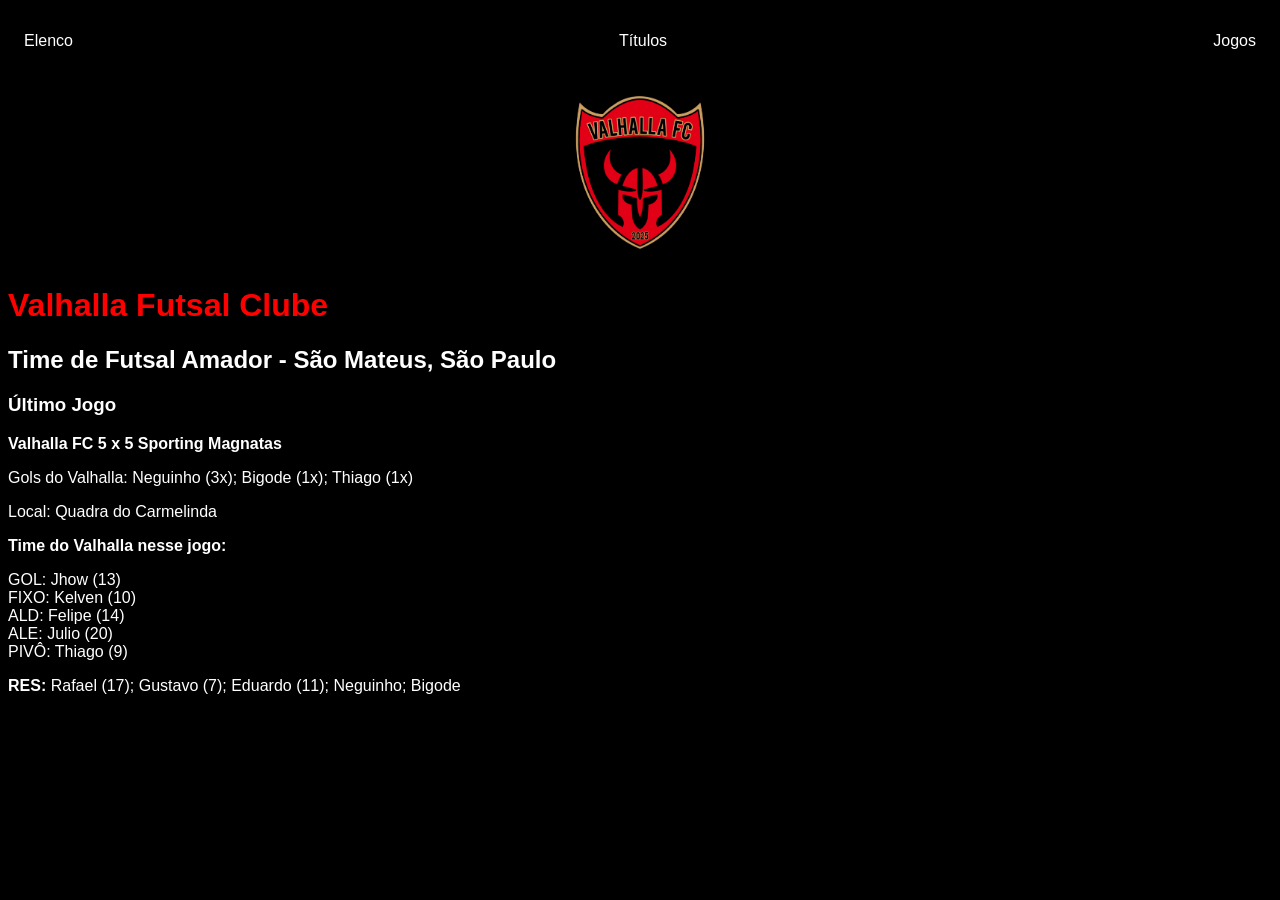
==== Valhalla-site/index.html @ 4dbe2ee4 "Add files via upload" ====
<!DOCTYPE html>
<html lang="en">
<head>
    <meta charset="UTF-8">
    <meta name="viewport" content="width=device-width, initial-scale=1.0">
    <title>Valhalla Futsal Clube</title>
    <link rel="stylesheet" href="index.css">
</head>
<body>
    <nav>
        <ul>
            <li>
                <a href="elenco.html">Elenco</a>
            </li>
            <li>
                <a href="titulos.html">Títulos</a>
            </li>
            <li>
                <a href="index.html">Jogos</a>
            </li>
        </ul>
    </nav>

    <header>
        <div class="center"> 
            <img src="./img/1000033238.png"></img>
        </div>
        <h1>Valhalla Futsal Clube</h1>
        <h2>Time de Futsal Amador - São Mateus, São Paulo</h2>

    </header>
<main>
    <section>
      <h3>Último Jogo</h3>

<p><strong>Valhalla FC 5 x 5 Sporting Magnatas</strong></p>
<p>Gols do Valhalla: Neguinho (3x); Bigode (1x); Thiago (1x)</p>
<p>Local: Quadra do Carmelinda</p>

<p><strong>Time do Valhalla nesse jogo:</strong></p>

<p>
GOL: Jhow (13)<br>
FIXO: Kelven (10)<br>
ALD: Felipe (14)<br>
ALE: Julio (20)<br>
PIVÔ: Thiago (9)
</p>

<p>
<strong>RES:</strong> Rafael (17); Gustavo (7); Eduardo (11); Neguinho; Bigode
</p>
        </p>
    </section>
</main>
</body>
</html>
---- Valhalla-site/index.css ----
body {
    color: white;
    background-color: black;
    font-family: Arial, Helvetica, sans-serif;
}

ul {
    display: flex;
    justify-content: space-between;
    list-style-type: none;
    align-items: center;
    padding: 16px;
}

a {
    color: white;
    text-decoration: none;
}

img {
    width: 180px ;
    height: 180px;

}

.center {
    text-align: center;
}

h1 {
    color: red;
}
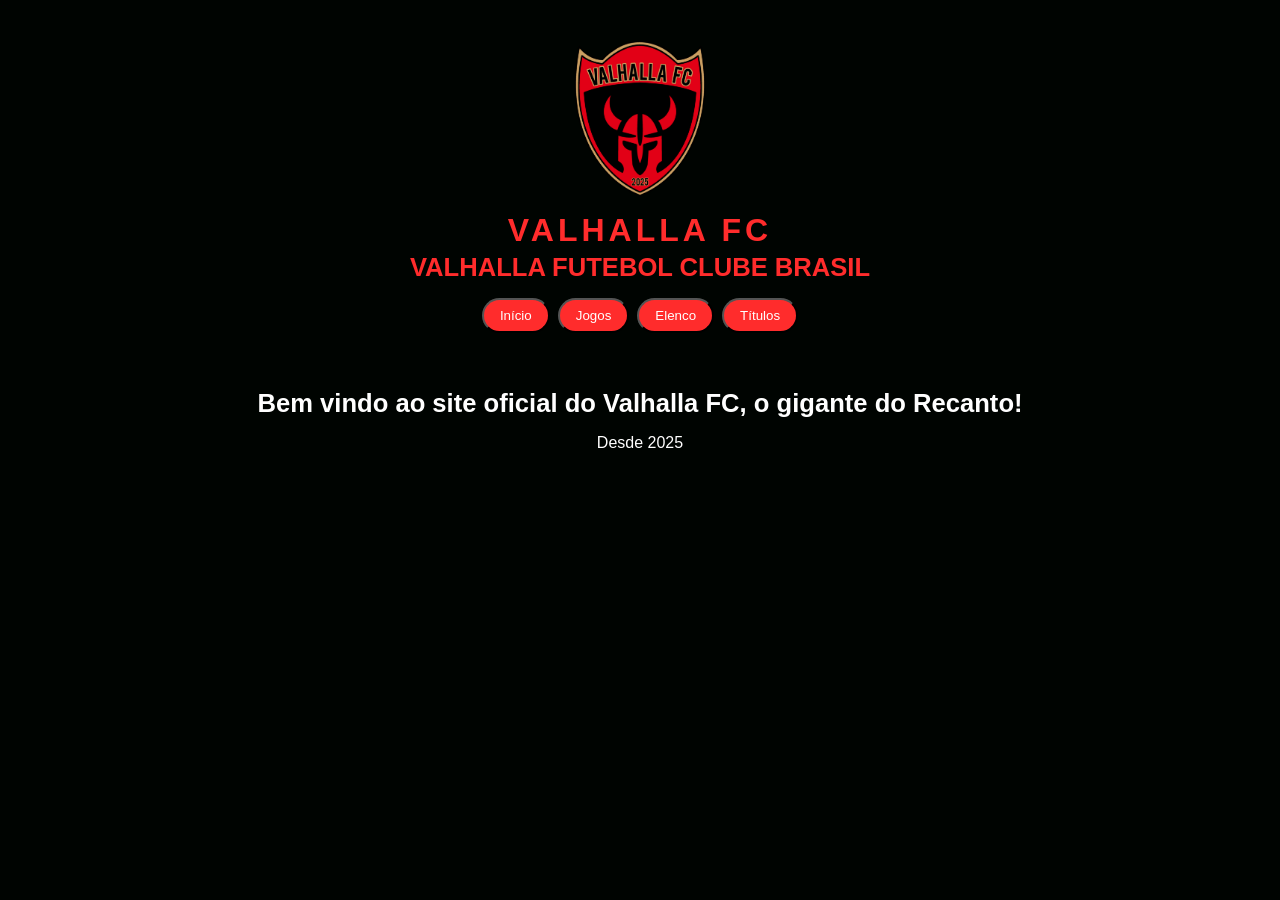
==== commit 327d5c3e: "Add files via upload" ====
--- a/Valhalla-site/index.html
+++ b/Valhalla-site/index.html
@@ -1,57 +1,35 @@
 <!DOCTYPE html>
-<html lang="en">
+<html lang="pt-BR">
 <head>
     <meta charset="UTF-8">
     <meta name="viewport" content="width=device-width, initial-scale=1.0">
-    <title>Valhalla Futsal Clube</title>
-    <link rel="stylesheet" href="index.css">
+    <title>Valhalla FC</title>
+    <link rel="stylesheet" href="styles.css">
 </head>
 <body>
+    
+
+<header id="topo">
+    <img src="img/escudo_valhalla.png" alt="Escudo do Valhalla" class="escudo">
+    <p class="marca">VALHALLA FC</p>
+    <h1>VALHALLA FUTEBOL CLUBE BRASIL</h1>
+
     <nav>
-        <ul>
-            <li>
-                <a href="elenco.html">Elenco</a>
-            </li>
-            <li>
-                <a href="titulos.html">Títulos</a>
-            </li>
-            <li>
-                <a href="index.html">Jogos</a>
-            </li>
-        </ul>
+        <button onclick="window.location.href='index.html'">Início</button>
+        <button onclick="window.location.href= 'jogos.html'">Jogos</button>
+        <button type="button" class="botao-menu" data-pagina="elenco">Elenco</button>
+        <button type="button" class="botao-menu" data-pagina="titulos">Títulos</button>
     </nav>
+</header>
 
-    <header>
-        <div class="center"> 
-            <img src="./img/1000033238.png"></img>
-        </div>
-        <h1>Valhalla Futsal Clube</h1>
-        <h2>Time de Futsal Amador - São Mateus, São Paulo</h2>
 
-    </header>
 <main>
-    <section>
-      <h3>Último Jogo</h3>
+    <section id="inicio">
+        <h2>Bem vindo ao site oficial do Valhalla FC, o gigante do Recanto!</h2>
+        <p>Desde 2025</p>
+    </section>
 
-<p><strong>Valhalla FC 5 x 5 Sporting Magnatas</strong></p>
-<p>Gols do Valhalla: Neguinho (3x); Bigode (1x); Thiago (1x)</p>
-<p>Local: Quadra do Carmelinda</p>
 
-<p><strong>Time do Valhalla nesse jogo:</strong></p>
-
-<p>
-GOL: Jhow (13)<br>
-FIXO: Kelven (10)<br>
-ALD: Felipe (14)<br>
-ALE: Julio (20)<br>
-PIVÔ: Thiago (9)
-</p>
-
-<p>
-<strong>RES:</strong> Rafael (17); Gustavo (7); Eduardo (11); Neguinho; Bigode
-</p>
-        </p>
-    </section>
 </main>
 </body>
 </html>
--- a/Valhalla-site/styles.css
+++ b/Valhalla-site/styles.css
@@ -0,0 +1,99 @@
+* {
+    box-sizing: border-box;
+}
+
+body {
+    color: white;
+    background-color: #000401;
+    font-family: Arial, Helvetica, sans-serif;
+}
+
+h1, h2, h3, h4, p {
+  margin: 0;
+}
+
+header {
+    text-align:center;
+    padding: 20px 16px 16px;
+    background-color: #000401;
+}
+
+.escudo {
+    width: 180px;
+    height: 180px;
+    object-fit: contain;
+}
+
+.marca {
+    font-size: 2rem;
+    font-weight: bold;
+    letter-spacing: 4px;
+    color: #FF2C2C;
+}
+
+.escondido {
+    display: none;
+}
+
+nav {
+    display: flex;
+    flex-wrap: wrap;
+    justify-content: center;
+    gap: 8px;
+    margin-top: 16px;
+}
+
+nav button {
+    padding: 8px 16px;
+    color: #ffffff;
+    background-color: #FF2C2C;
+    border-radius: 999px;
+}
+
+nav button:hover {
+  color: #f2f4f8;
+  background-color: #FFBF00;
+}
+
+nav button.ativo {
+    color: #ffffff;
+    background-color: #5c0909;
+}
+
+#inicio {
+    text-align: center;
+    min-height: 300px;
+}
+
+#inicio p {
+    margin-bottom: 24px;
+}
+
+h1 {
+    color: #FF2C2C;
+    font-size: 1.6rem;
+    margin-top: 4px;
+}
+
+main section {
+    max-width: 1000px;
+    margin: 0 auto;
+    padding: 40px 16px;
+}
+
+h2 {
+    font-size: 1.6rem;
+    margin-bottom: 16px;
+    color: white;
+}
+
+#jogos {
+    display: flex;
+    flex-wrap: wrap;
+    gap: 16px;
+    padding: 16px;
+    margin-bottom: 16px;
+    background-color: #000401;
+    border-radius: 12px;
+}
+
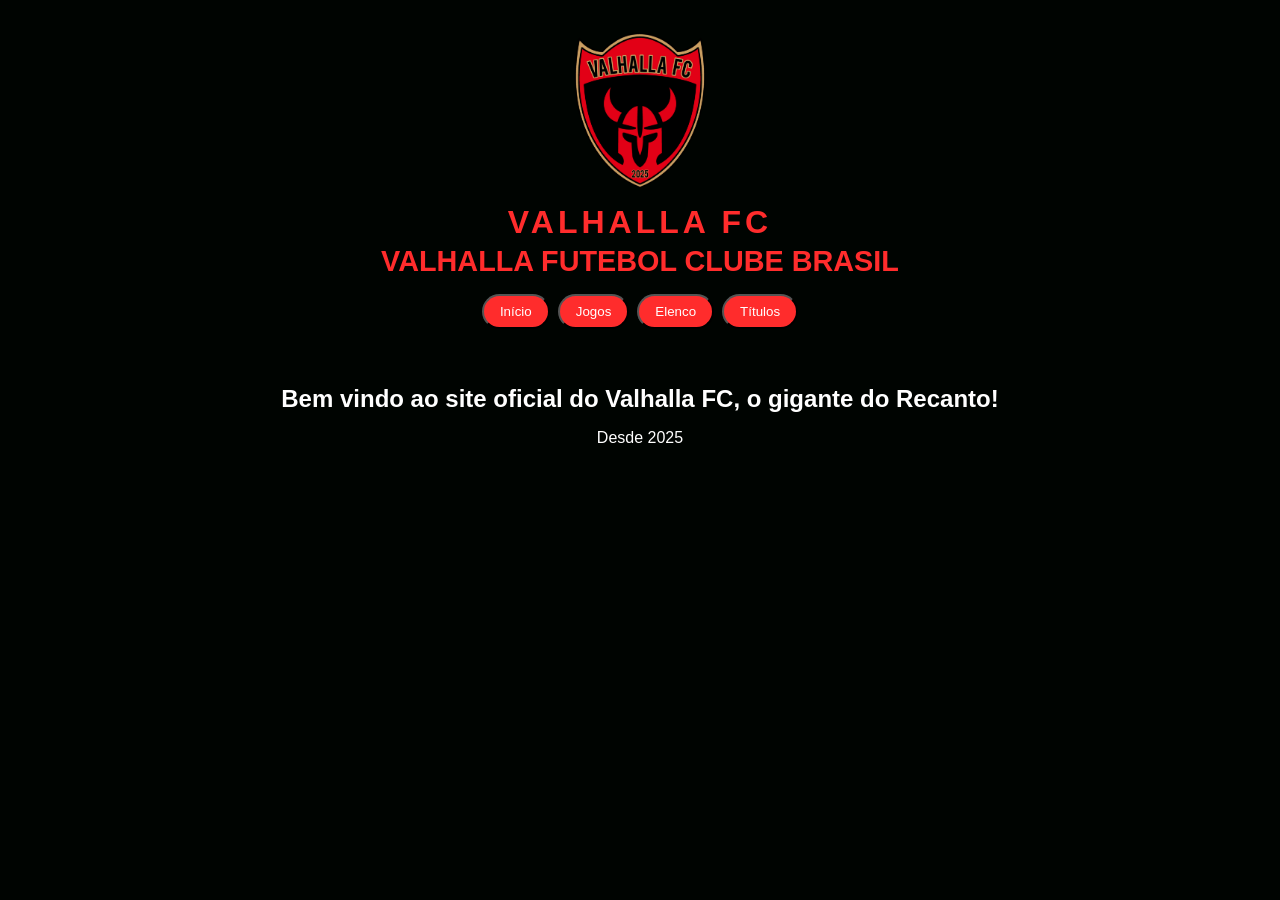
==== commit f20a420d: "Add files via upload" ====
--- a/Valhalla-site/index.html
+++ b/Valhalla-site/index.html
@@ -17,8 +17,8 @@
     <nav>
         <button onclick="window.location.href='index.html'">Início</button>
         <button onclick="window.location.href= 'jogos.html'">Jogos</button>
-        <button type="button" class="botao-menu" data-pagina="elenco">Elenco</button>
-        <button type="button" class="botao-menu" data-pagina="titulos">Títulos</button>
+        <button onclick="window.location.href= 'elenco.html'">Elenco</button>
+        <button onclick="window.location.href= 'titulos.html'">Títulos</button>
     </nav>
 </header>
 
--- a/Valhalla-site/styles.css
+++ b/Valhalla-site/styles.css
@@ -1,5 +1,7 @@
 * {
     box-sizing: border-box;
+    margin: 0;
+    padding: 0;
 }
 
 body {
@@ -71,7 +73,7 @@
 
 h1 {
     color: #FF2C2C;
-    font-size: 1.6rem;
+    font-size: 1.8rem;
     margin-top: 4px;
 }
 
@@ -82,18 +84,59 @@
 }
 
 h2 {
-    font-size: 1.6rem;
+    font-size: 1.5rem;
     margin-bottom: 16px;
     color: white;
 }
 
 #jogos {
-    display: flex;
-    flex-wrap: wrap;
-    gap: 16px;
-    padding: 16px;
     margin-bottom: 16px;
     background-color: #000401;
     border-radius: 12px;
+    max-width: 1200px;
+    margin: 0 auto;
+    padding: 20px;
 }
 
+#jogos h1 {
+    text-align: center;
+    margin-bottom: 20px;
+}
+
+.cardJogo {
+    display: flex;
+    flex-direction: column;
+    align-items: center;
+    text-align: center;
+    gap: 10px;
+}
+
+#titulos {
+    text-align: center;
+    min-height: 300px;
+}
+
+.escudoVal img {
+    width: 180px;
+    height: 180px;
+    object-fit: contain;
+}
+
+.escudoADV img {
+    width: 150px;
+    height: 150px;
+    object-fit: contain;   
+}
+
+.placar {
+    display: flex;
+    align-items: center;
+    justify-content: center;
+    gap: 20px;
+    flex-wrap: wrap;
+}
+
+.placar h2 {
+    margin: 0;
+    font-size: xx-large;
+}
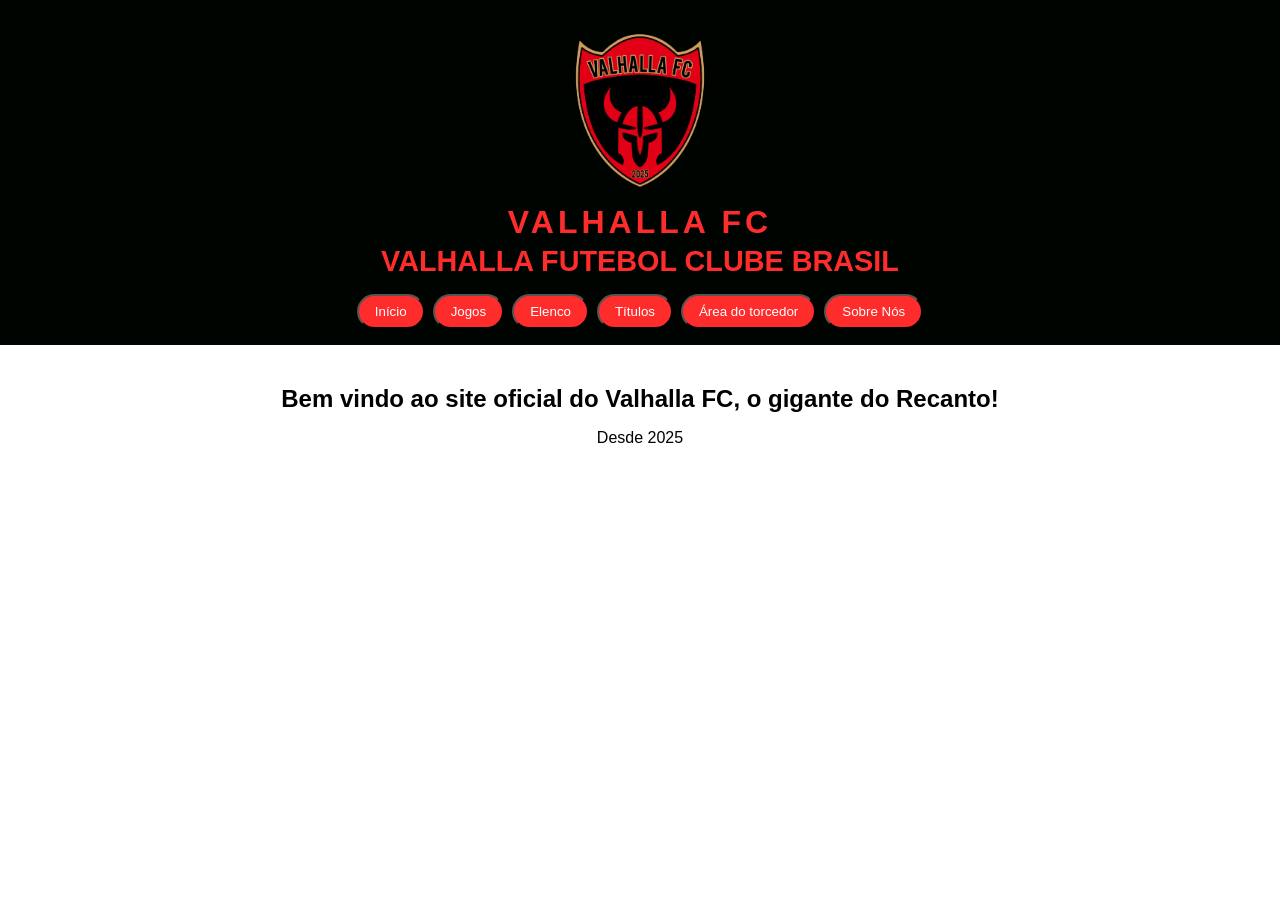
==== commit 98b91d99: "Add files via upload" ====
--- a/Valhalla-site/index.html
+++ b/Valhalla-site/index.html
@@ -4,6 +4,7 @@
     <meta charset="UTF-8">
     <meta name="viewport" content="width=device-width, initial-scale=1.0">
     <title>Valhalla FC</title>
+    <link rel="icon" href="img/escudo_valhalla.png">
     <link rel="stylesheet" href="styles.css">
 </head>
 <body>
@@ -19,6 +20,8 @@
         <button onclick="window.location.href= 'jogos.html'">Jogos</button>
         <button onclick="window.location.href= 'elenco.html'">Elenco</button>
         <button onclick="window.location.href= 'titulos.html'">Títulos</button>
+        <button onclick="window.location.href= 'torcedor.html'">Área do torcedor</button>
+        <button onclick="window.location.href= 'sobre.html'">Sobre Nós</button>
     </nav>
 </header>
 
--- a/Valhalla-site/styles.css
+++ b/Valhalla-site/styles.css
@@ -2,11 +2,12 @@
     box-sizing: border-box;
     margin: 0;
     padding: 0;
+    font-family: 'Segoe UI', Tahoma, Geneva, Verdana, sans-serif;
 }
 
 body {
-    color: white;
-    background-color: #000401;
+    color: rgb(0, 0, 0);
+    background-color: #ffffff;
     font-family: Arial, Helvetica, sans-serif;
 }
 
@@ -71,7 +72,7 @@
     margin-bottom: 24px;
 }
 
-h1 {
+header h1 {
     color: #FF2C2C;
     font-size: 1.8rem;
     margin-top: 4px;
@@ -86,12 +87,12 @@
 h2 {
     font-size: 1.5rem;
     margin-bottom: 16px;
-    color: white;
+    color: rgb(0, 0, 0);
 }
 
 #jogos {
     margin-bottom: 16px;
-    background-color: #000401;
+    background-color: #979797;
     border-radius: 12px;
     max-width: 1200px;
     margin: 0 auto;
@@ -139,4 +140,78 @@
 .placar h2 {
     margin: 0;
     font-size: xx-large;
+}
+
+.carrossel {
+    position: center;
+    align-items: center;
+    max-width: 800px;
+    margin: 40px auto;
+}
+
+.carrossel h3 {
+    margin: 20px;
+}
+
+.janela {
+    width: 100%;
+    overflow: hidden;
+    border-radius: 12px;
+    box-shadow: 0 4px 15px rgba(0,0,0,0.2);
+}
+
+.faixa {
+    display:flex;
+    width: 100%;
+    transition: transform 0.4s ease-in-out;
+}
+
+.slide {
+    flex: 0 0 100%;
+    display: flex;
+    justify-content: center;
+}
+
+.slide img {
+    width: 200px;
+    height: auto;
+    display: block;
+    object-fit: cover;
+}
+
+.botaocrs {
+    padding: 8px 16px;
+    color: #ffffff;
+    background-color: #FF2C2C;
+    border-radius: 999px;
+    position: absolute;
+    top: 50%;
+    transform: translateY(-50%);
+    z-index:1;
+}
+
+.botaocrs:hover {
+  color: #f2f4f8;
+  background-color: #FFBF00; 
+}
+
+.botaoant { left: 15px; }
+.botaoprox { right: 15px;}
+
+#sobre {
+    text-align: justify;
+    min-height: 300px;
+    margin: 0 auto;
+    padding: 10px 100px;
+}
+
+html {
+    scroll-behavior: smooth;
+}
+.secao {
+    display: none;
+}
+
+.secao.active {
+    display: block;
 }
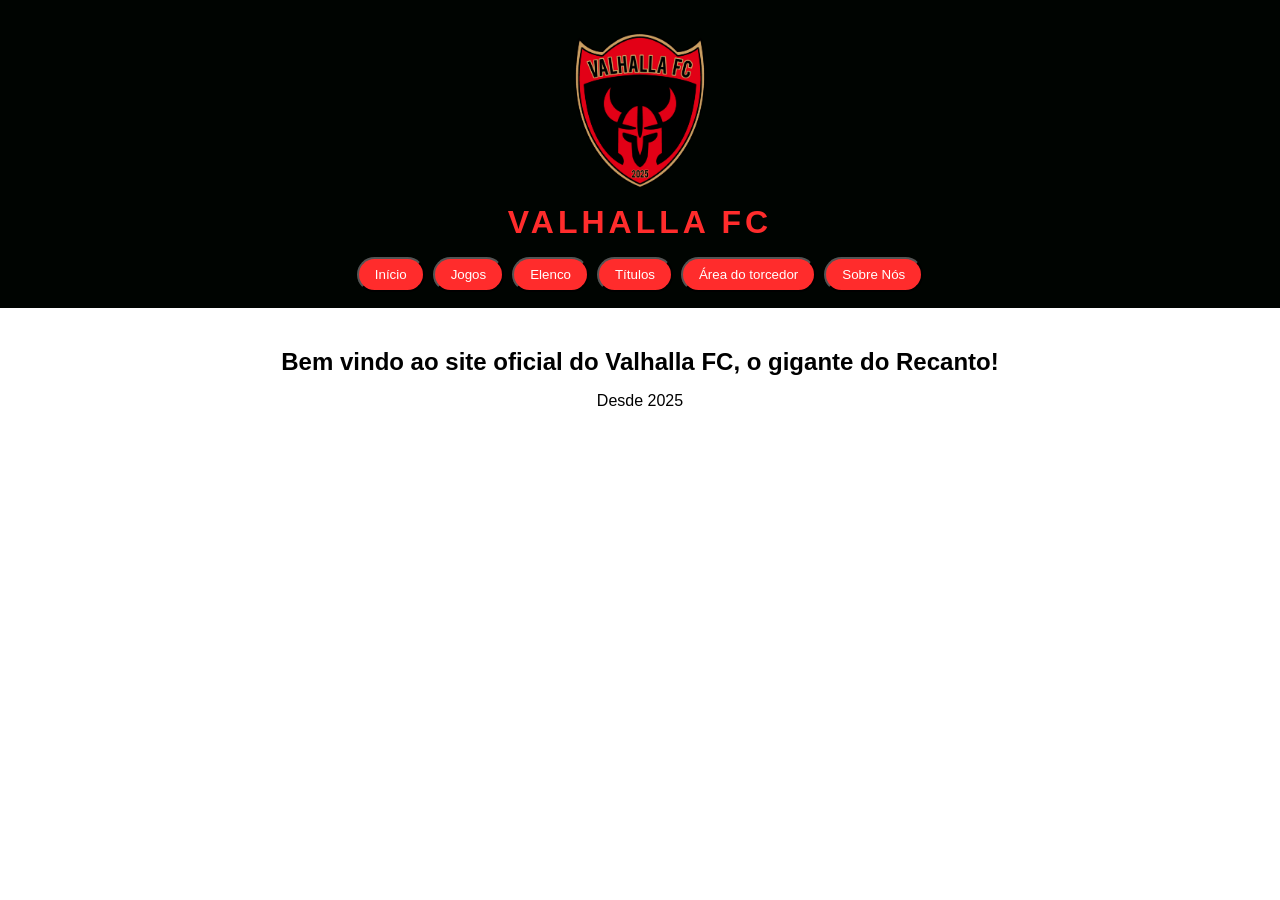
==== commit 7c202bd0: "Add files via upload" ====
--- a/Valhalla-site/index.html
+++ b/Valhalla-site/index.html
@@ -13,7 +13,6 @@
 <header id="topo">
     <img src="img/escudo_valhalla.png" alt="Escudo do Valhalla" class="escudo">
     <p class="marca">VALHALLA FC</p>
-    <h1>VALHALLA FUTEBOL CLUBE BRASIL</h1>
 
     <nav>
         <button onclick="window.location.href='index.html'">Início</button>
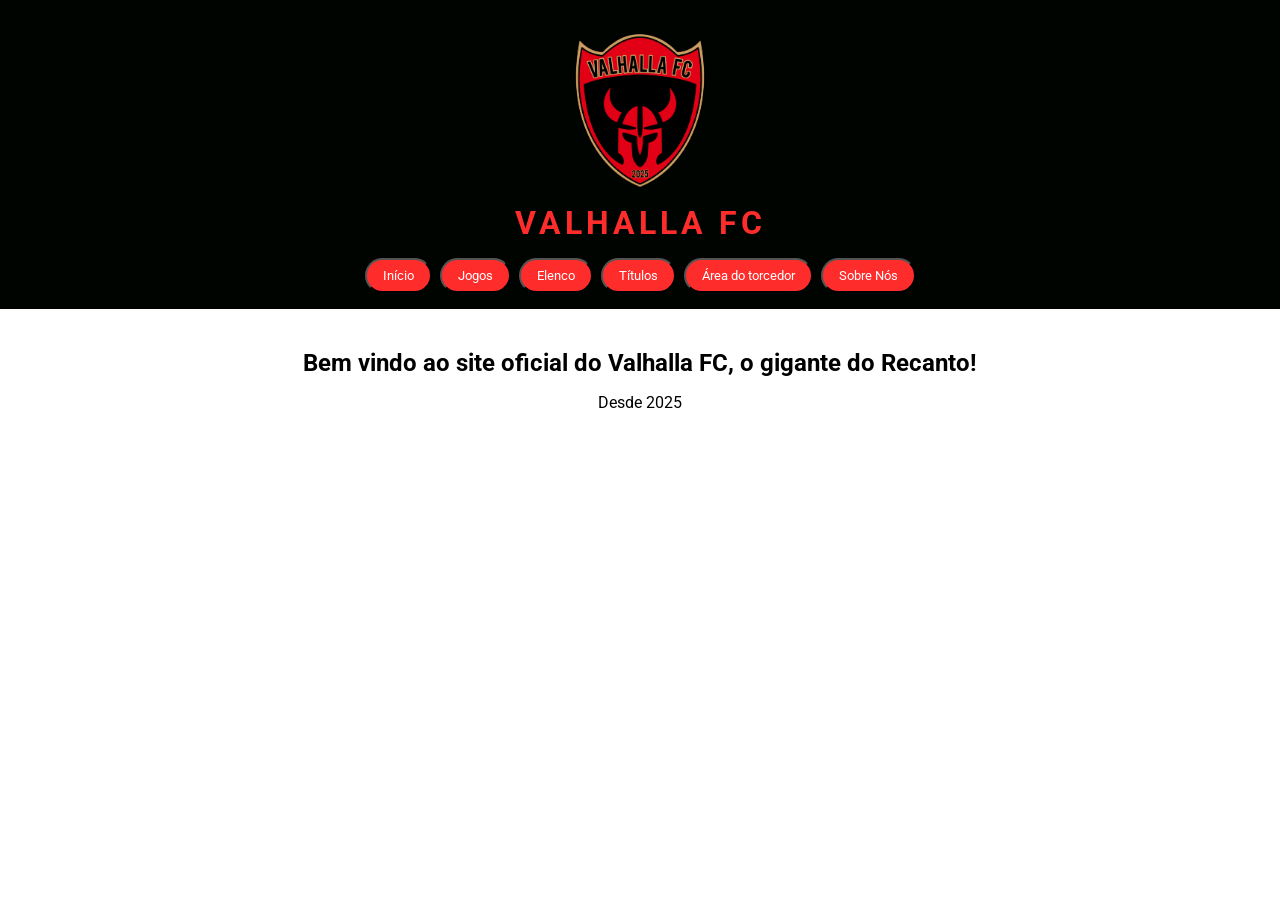
==== commit bea36114: "Add files via upload" ====
--- a/Valhalla-site/index.html
+++ b/Valhalla-site/index.html
@@ -34,4 +34,5 @@
 
 </main>
 </body>
+
 </html>
--- a/Valhalla-site/styles.css
+++ b/Valhalla-site/styles.css
@@ -1,8 +1,10 @@
+@import url('https://fonts.googleapis.com/css2?family=Roboto:wght@400;500;700&display=swap');
+
 * {
     box-sizing: border-box;
     margin: 0;
     padding: 0;
-    font-family: 'Segoe UI', Tahoma, Geneva, Verdana, sans-serif;
+    font-family: 'Roboto', sans-serif;
 }
 
 body {
@@ -11,6 +13,9 @@
     font-family: Arial, Helvetica, sans-serif;
 }
 
+h1 {
+    font-family: 'Roboto', sans-serif;
+}
 h1, h2, h3, h4, p {
   margin: 0;
 }
@@ -202,16 +207,20 @@
     text-align: justify;
     min-height: 300px;
     margin: 0 auto;
-    padding: 10px 100px;
-}
-
-html {
-    scroll-behavior: smooth;
-}
-.secao {
-    display: none;
-}
-
-.secao.active {
-    display: block;
+    padding: 50px 50px;
+}
+
+#sobre h1 {
+    text-align: center;
+}
+
+.instagram {
+    width: 32px;
+    height: 32px;
+    object-fit: contain;
+    transition: transform 0.2 ease;
+}
+
+.instagram:hover {
+    transform: scale(1.15);
 }
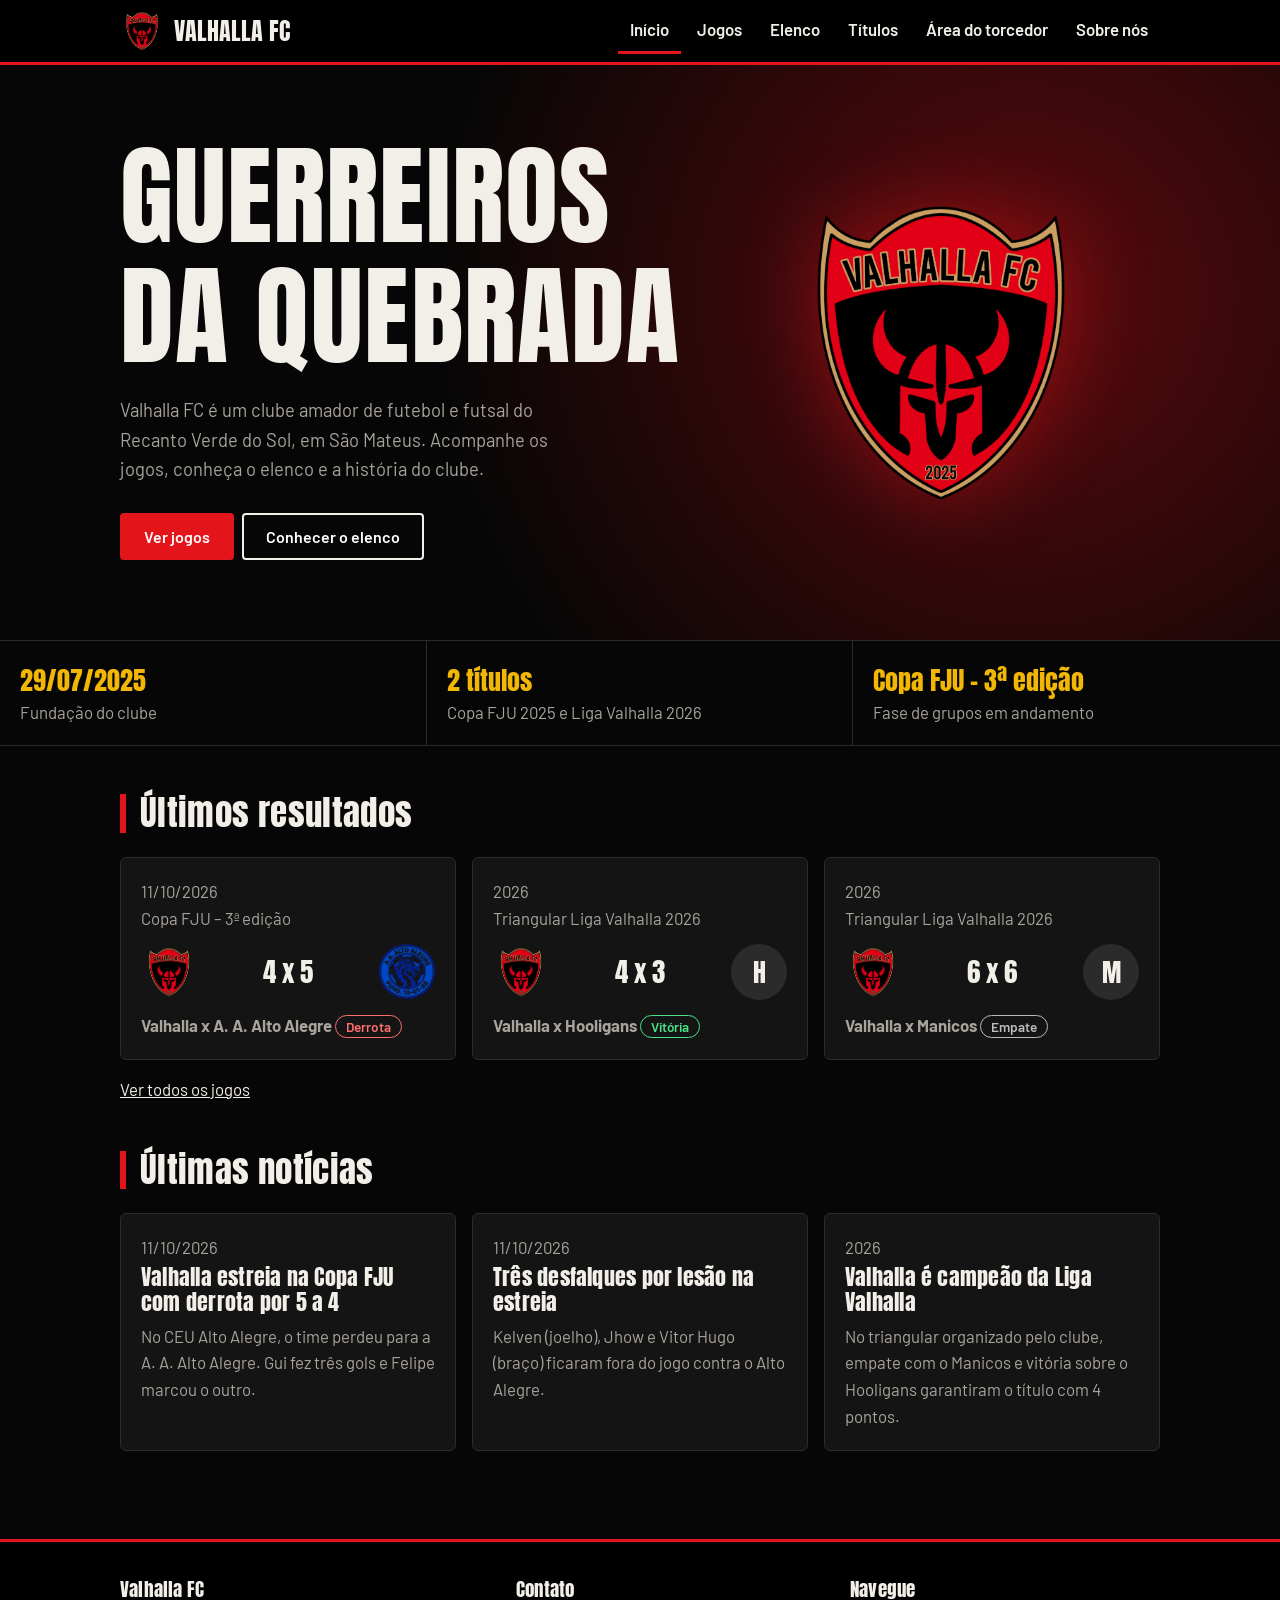
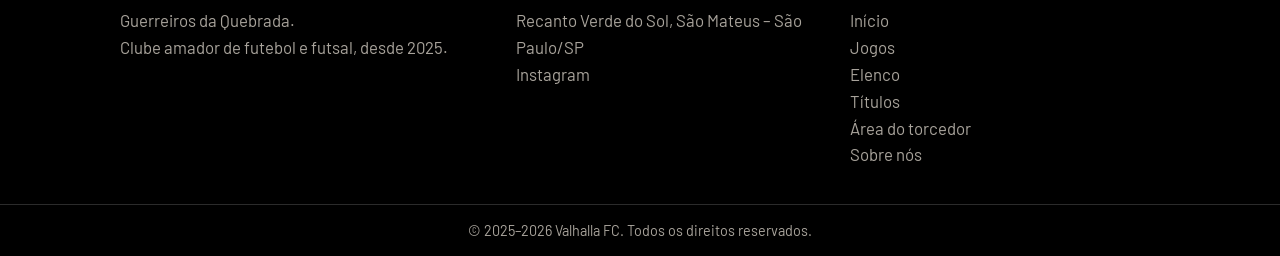
==== commit 36d21c70: "Add files via upload" ====
--- a/Valhalla-site/index.html
+++ b/Valhalla-site/index.html
@@ -1,38 +1,15 @@
-<!DOCTYPE html>
-<html lang="pt-BR">
-<head>
-    <meta charset="UTF-8">
-    <meta name="viewport" content="width=device-width, initial-scale=1.0">
-    <title>Valhalla FC</title>
-    <link rel="icon" href="img/escudo_valhalla.png">
-    <link rel="stylesheet" href="styles.css">
-</head>
-<body>
-    
-
-<header id="topo">
-    <img src="img/escudo_valhalla.png" alt="Escudo do Valhalla" class="escudo">
-    <p class="marca">VALHALLA FC</p>
-
-    <nav>
-        <button onclick="window.location.href='index.html'">Início</button>
-        <button onclick="window.location.href= 'jogos.html'">Jogos</button>
-        <button onclick="window.location.href= 'elenco.html'">Elenco</button>
-        <button onclick="window.location.href= 'titulos.html'">Títulos</button>
-        <button onclick="window.location.href= 'torcedor.html'">Área do torcedor</button>
-        <button onclick="window.location.href= 'sobre.html'">Sobre Nós</button>
-    </nav>
-</header>
-
-
-<main>
-    <section id="inicio">
-        <h2>Bem vindo ao site oficial do Valhalla FC, o gigante do Recanto!</h2>
-        <p>Desde 2025</p>
-    </section>
-
-
-</main>
-</body>
-
-</html>+<!DOCTYPE html>
+<html lang="pt-BR">
+<head><meta charset="UTF-8"><meta name="viewport" content="width=device-width, initial-scale=1.0"><title>Valhalla FC – Guerreiros da Quebrada</title><link rel="icon" href="img/escudo_valhalla.png"><link rel="stylesheet" href="styles.css"></head>
+<body data-p="inicio">
+<header id="topo"></header>
+<main>
+<section class="hero"><div class="wrap"><div><h1>Guerreiros da Quebrada</h1><p>Valhalla FC é um clube amador de futebol e futsal do Recanto Verde do Sol, em São Mateus. Acompanhe os jogos, conheça o elenco e a história do clube.</p><a class="btn" href="jogos.html">Ver jogos</a><a class="btn o" href="elenco.html">Conhecer o elenco</a></div><img src="img/escudo_valhalla.png" alt="Escudo do Valhalla FC"></div></section>
+<div class="info"><div><b>29/07/2025</b><span>Fundação do clube</span></div><div><b>2 títulos</b><span>Copa FJU 2025 e Liga Valhalla 2026</span></div><div><b>Copa FJU – 3ª edição</b><span>Fase de grupos em andamento</span></div></div>
+<section class="wrap"><h2 class="t">Últimos resultados</h2><div id="res" class="grade"></div><p style="margin-top:16px"><a href="jogos.html">Ver todos os jogos</a></p></section>
+<section class="wrap" style="padding-top:0"><h2 class="t">Últimas notícias</h2><div id="nots" class="grade"></div></section>
+</main>
+<footer id="rodape"></footer>
+<script src="jogadores.js"></script><script src="jogos.js"></script><script src="script.js"></script>
+</body>
+</html>
--- a/Valhalla-site/styles.css
+++ b/Valhalla-site/styles.css
@@ -1,226 +1,77 @@
-@import url('https://fonts.googleapis.com/css2?family=Roboto:wght@400;500;700&display=swap');
-
-* {
-    box-sizing: border-box;
-    margin: 0;
-    padding: 0;
-    font-family: 'Roboto', sans-serif;
-}
-
-body {
-    color: rgb(0, 0, 0);
-    background-color: #ffffff;
-    font-family: Arial, Helvetica, sans-serif;
-}
-
-h1 {
-    font-family: 'Roboto', sans-serif;
-}
-h1, h2, h3, h4, p {
-  margin: 0;
-}
-
-header {
-    text-align:center;
-    padding: 20px 16px 16px;
-    background-color: #000401;
-}
-
-.escudo {
-    width: 180px;
-    height: 180px;
-    object-fit: contain;
-}
-
-.marca {
-    font-size: 2rem;
-    font-weight: bold;
-    letter-spacing: 4px;
-    color: #FF2C2C;
-}
-
-.escondido {
-    display: none;
-}
-
-nav {
-    display: flex;
-    flex-wrap: wrap;
-    justify-content: center;
-    gap: 8px;
-    margin-top: 16px;
-}
-
-nav button {
-    padding: 8px 16px;
-    color: #ffffff;
-    background-color: #FF2C2C;
-    border-radius: 999px;
-}
-
-nav button:hover {
-  color: #f2f4f8;
-  background-color: #FFBF00;
-}
-
-nav button.ativo {
-    color: #ffffff;
-    background-color: #5c0909;
-}
-
-#inicio {
-    text-align: center;
-    min-height: 300px;
-}
-
-#inicio p {
-    margin-bottom: 24px;
-}
-
-header h1 {
-    color: #FF2C2C;
-    font-size: 1.8rem;
-    margin-top: 4px;
-}
-
-main section {
-    max-width: 1000px;
-    margin: 0 auto;
-    padding: 40px 16px;
-}
-
-h2 {
-    font-size: 1.5rem;
-    margin-bottom: 16px;
-    color: rgb(0, 0, 0);
-}
-
-#jogos {
-    margin-bottom: 16px;
-    background-color: #979797;
-    border-radius: 12px;
-    max-width: 1200px;
-    margin: 0 auto;
-    padding: 20px;
-}
-
-#jogos h1 {
-    text-align: center;
-    margin-bottom: 20px;
-}
-
-.cardJogo {
-    display: flex;
-    flex-direction: column;
-    align-items: center;
-    text-align: center;
-    gap: 10px;
-}
-
-#titulos {
-    text-align: center;
-    min-height: 300px;
-}
-
-.escudoVal img {
-    width: 180px;
-    height: 180px;
-    object-fit: contain;
-}
-
-.escudoADV img {
-    width: 150px;
-    height: 150px;
-    object-fit: contain;   
-}
-
-.placar {
-    display: flex;
-    align-items: center;
-    justify-content: center;
-    gap: 20px;
-    flex-wrap: wrap;
-}
-
-.placar h2 {
-    margin: 0;
-    font-size: xx-large;
-}
-
-.carrossel {
-    position: center;
-    align-items: center;
-    max-width: 800px;
-    margin: 40px auto;
-}
-
-.carrossel h3 {
-    margin: 20px;
-}
-
-.janela {
-    width: 100%;
-    overflow: hidden;
-    border-radius: 12px;
-    box-shadow: 0 4px 15px rgba(0,0,0,0.2);
-}
-
-.faixa {
-    display:flex;
-    width: 100%;
-    transition: transform 0.4s ease-in-out;
-}
-
-.slide {
-    flex: 0 0 100%;
-    display: flex;
-    justify-content: center;
-}
-
-.slide img {
-    width: 200px;
-    height: auto;
-    display: block;
-    object-fit: cover;
-}
-
-.botaocrs {
-    padding: 8px 16px;
-    color: #ffffff;
-    background-color: #FF2C2C;
-    border-radius: 999px;
-    position: absolute;
-    top: 50%;
-    transform: translateY(-50%);
-    z-index:1;
-}
-
-.botaocrs:hover {
-  color: #f2f4f8;
-  background-color: #FFBF00; 
-}
-
-.botaoant { left: 15px; }
-.botaoprox { right: 15px;}
-
-#sobre {
-    text-align: justify;
-    min-height: 300px;
-    margin: 0 auto;
-    padding: 50px 50px;
-}
-
-#sobre h1 {
-    text-align: center;
-}
-
-.instagram {
-    width: 32px;
-    height: 32px;
-    object-fit: contain;
-    transition: transform 0.2 ease;
-}
-
-.instagram:hover {
-    transform: scale(1.15);
-}+@import url('https://fonts.googleapis.com/css2?family=Anton&family=Barlow:wght@400;500;600&display=swap');
+:root{--k:#060606;--g:#141414;--l:#2b2b2b;--r:#e4141b;--o:#f2b705;--b:#f2eee8;--m:#a8a39b}
+*{box-sizing:border-box;margin:0;padding:0}
+html{scroll-behavior:smooth}
+body{background:var(--k);color:var(--b);font:400 1.05rem/1.6 Barlow,sans-serif}
+h1,h2,h3{font-family:Anton,sans-serif;font-weight:400;line-height:1.1;letter-spacing:.01em}
+a{color:inherit}img{max-width:100%;display:block}
+:focus-visible{outline:3px solid var(--o);outline-offset:2px}
+.wrap{max-width:1080px;margin:0 auto;padding:48px 20px}
+header{position:sticky;top:0;z-index:20;background:#000;border-bottom:3px solid var(--r)}
+.hd{max-width:1080px;margin:auto;padding:8px 20px;display:flex;align-items:center;gap:16px}
+.marca{display:flex;align-items:center;gap:10px;text-decoration:none;font:1.5rem Anton;margin-right:auto}
+.marca img{width:44px;height:44px;object-fit:contain}
+nav{display:flex;gap:4px}
+nav a{padding:8px 12px;text-decoration:none;font-weight:600;border-bottom:3px solid transparent}
+nav a:hover{color:var(--o)}nav a.ativo{border-color:var(--r)}
+.menu{display:none;background:none;border:1px solid var(--l);color:var(--b);padding:4px 12px;font-size:1.3rem;border-radius:4px}
+.hero{background:radial-gradient(circle at 80% 40%,#5a0a0d,transparent 55%);border-bottom:1px solid var(--l)}
+.hero .wrap{display:grid;grid-template-columns:1.3fr 1fr;gap:32px;align-items:center;padding-top:72px;padding-bottom:72px}
+.hero h1{font-size:clamp(3.2rem,9vw,6.8rem);text-transform:uppercase}
+.hero p{max-width:46ch;color:var(--m);margin:20px 0 28px;font-size:1.15rem}
+.hero img{width:min(100%,340px);margin:auto;filter:drop-shadow(0 0 40px #e4141b77)}
+.btn{display:inline-block;padding:12px 22px;background:var(--r);color:#fff;text-decoration:none;font:600 1rem Barlow;border-radius:4px;border:2px solid var(--r);cursor:pointer;margin:0 8px 8px 0}
+.btn:hover{background:var(--o);border-color:var(--o);color:#000}
+.btn.o{background:none;border-color:var(--b)}
+.info{display:grid;grid-template-columns:repeat(3,1fr);border-bottom:1px solid var(--l)}
+.info div{padding:20px;border-right:1px solid var(--l)}.info div:last-child{border:0}
+.info b{display:block;font:1.6rem Anton;color:var(--o)}.info span,.l{color:var(--m)}
+.t{font-size:2.2rem;margin-bottom:24px;padding-left:14px;border-left:6px solid var(--r)}
+.topo-pag{max-width:1080px;margin:auto;padding:56px 20px 0}
+.topo-pag h1{font-size:clamp(2.6rem,7vw,4.5rem);text-transform:uppercase}.topo-pag p{color:var(--m);margin-top:8px}
+.grade{display:grid;grid-template-columns:repeat(auto-fill,minmax(250px,1fr));gap:16px}
+.card{background:var(--g);border:1px solid var(--l);border-radius:6px;padding:20px;display:block;text-decoration:none}
+a.card:hover{border-color:var(--r)}.card h3{font-size:1.4rem;margin:4px 0 8px}.card p{color:var(--m)}
+.jogo .p{display:flex;align-items:center;justify-content:space-between;margin:12px 0;font:1.7rem Anton}
+.esc,.inic{width:56px;height:56px;object-fit:contain}
+.inic{border-radius:50%;background:var(--l);display:grid;place-items:center;font:1.6rem Anton}
+.tag{font-weight:600;font-size:.85rem;padding:2px 10px;border-radius:99px;border:1px solid;white-space:nowrap}
+.V{color:#4be08a}.E{color:#bbb}.D{color:#ff6e6e}
+.atleta{padding:0;overflow:hidden;position:relative}
+.atleta img{width:100%;aspect-ratio:4/5;object-fit:cover;object-position:top;background:var(--l)}
+.atleta .n{position:absolute;top:8px;right:14px;font:2.4rem Anton;text-shadow:0 2px 8px #000}
+.atleta div.i{padding:14px}.atleta h3{margin:0}.grade.el{grid-template-columns:repeat(auto-fill,minmax(200px,1fr))}
+.voltar{color:var(--m);text-decoration:none;display:inline-block;margin-bottom:16px}
+.perfil{display:grid;grid-template-columns:320px 1fr;gap:32px;align-items:start;margin-bottom:40px}
+.perfil>img{width:100%;aspect-ratio:4/5;object-fit:cover;object-position:top;border-radius:6px;border:1px solid var(--l)}
+.perfil h1{font-size:clamp(2.4rem,6vw,4rem)}.big{font:6rem/1 Anton;color:var(--r)}
+.sub{color:var(--o);font-weight:600}
+.stats{display:flex;gap:12px;margin:20px 0}.stats .card{flex:1;text-align:center}.stats b{font:2rem Anton;display:block;color:var(--o)}
+.pl{display:flex;justify-content:center;align-items:center;gap:20px;font:clamp(2.2rem,7vw,3.8rem) Anton;margin:16px 0;text-align:center}
+.pl .esc,.pl .inic{width:90px;height:90px}
+.meta{display:grid;grid-template-columns:repeat(auto-fit,minmax(200px,1fr));gap:12px;margin:24px 0 40px}
+.meta div{background:var(--g);border:1px solid var(--l);padding:12px 16px;border-radius:6px}.meta small{display:block;color:var(--m)}
+.quadra{position:relative;max-width:420px;aspect-ratio:3/4;margin:16px auto;background:#0d0d0d;border:3px solid var(--r);border-radius:6px}
+.quadra svg{position:absolute;inset:0;width:100%;height:100%}
+.atl{position:absolute;transform:translate(-50%,-50%);text-align:center;width:90px}
+.atl b{display:grid;place-items:center;width:44px;height:44px;margin:auto;border-radius:50%;background:var(--r);border:2px solid #fff;font:1.2rem Anton}
+.atl span{display:block;font-weight:600;font-size:.85rem;text-shadow:0 1px 4px #000}
+.atl i{display:block;font-style:normal;font-size:.75rem;color:var(--o)}
+.titulo{display:grid;grid-template-columns:300px 1fr;gap:28px;padding:28px 0;border-bottom:1px solid var(--l)}
+.titulo h2{font-size:2.4rem}.titulo p{margin:10px 0;max-width:62ch}
+.foto{aspect-ratio:1;background:var(--g);border:1px solid var(--l);border-radius:6px;position:relative;overflow:hidden;display:grid;place-items:center;font-size:5rem}
+.foto::before{content:'🏆'}.foto img{position:absolute;inset:0;width:100%;height:100%;object-fit:cover}
+.ident{display:grid;grid-template-columns:repeat(auto-fit,minmax(220px,1fr));gap:16px;margin-bottom:40px}
+.ident b{display:block;font:1.5rem Anton;color:var(--o)}
+.texto{max-width:68ch}.texto h2{font-size:1.9rem;margin:32px 0 10px;color:var(--r)}.texto p{margin-bottom:1em}
+form{display:grid;gap:14px;max-width:460px;margin:20px 0 40px}label{font-weight:600}
+input{width:100%;padding:12px;background:var(--g);border:1px solid var(--l);color:var(--b);border-radius:4px;font:inherit}
+footer{background:#000;border-top:3px solid var(--r);margin-top:40px}
+.ft{max-width:1080px;margin:auto;padding:36px 20px;display:grid;grid-template-columns:1.2fr 1fr 1fr;gap:24px;color:var(--m)}
+.ft h3{color:var(--b);font-size:1.2rem;margin-bottom:8px}.ft a{display:block;text-decoration:none}.ft a:hover{color:var(--o)}
+.copy{text-align:center;padding:14px;border-top:1px solid var(--l);color:var(--m);font-size:.9rem}
+@media(max-width:760px){.menu{display:block}
+nav{display:none;position:absolute;top:100%;left:0;right:0;background:#000;flex-direction:column;padding:8px 20px 16px;border-bottom:3px solid var(--r)}nav.aberto{display:flex}
+.hero .wrap,.perfil,.titulo,.ft,.info{grid-template-columns:1fr}.hero img{width:200px;order:-1}
+.info div{border-right:0;border-bottom:1px solid var(--l)}}
+@media(prefers-reduced-motion:reduce){html{scroll-behavior:auto}}
